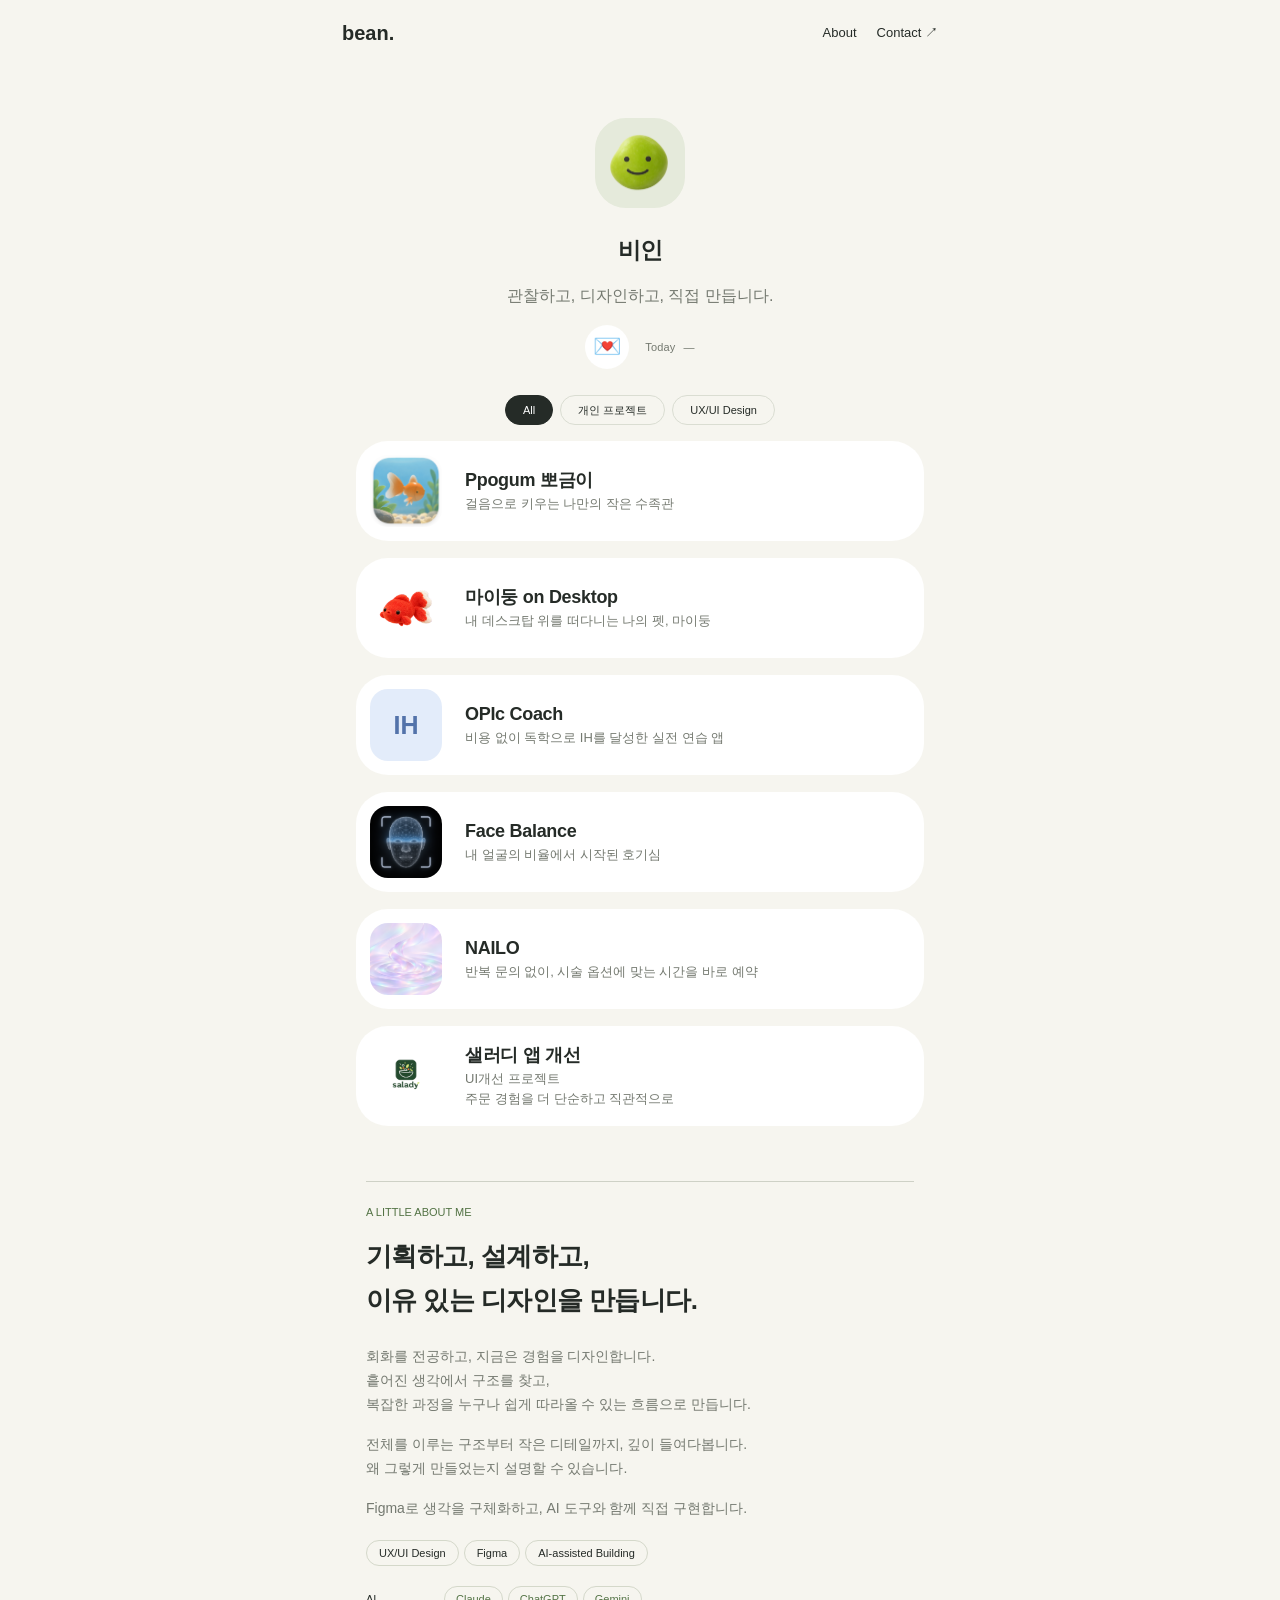
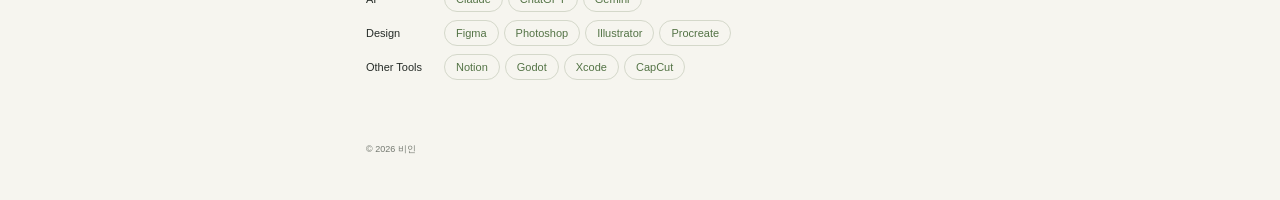
==== index.html @ 0ac3a2d4 "Add files via upload" ====
<!doctype html>
<html lang="ko">
<head>
<meta charset="utf-8">
<meta name="viewport" content="width=device-width,initial-scale=1">
<meta name="description" content="비인의 UX/UI 프로젝트와 직접 만드는 과정의 기록">
<title>bean — 프로젝트 노트</title>
<link rel="stylesheet" href="portfolio.css?v=originals-v3-20261110">
<script src="portfolio.js?v=originals-v3-20261110" defer></script>
<script src="analytics-config.js"></script>
<script src="analytics.js?v=design-originals-v3-20261110" defer></script>
</head>
<body>
<header><a class="brand" href="#" aria-label="홈">bean.</a><nav><a href="#about">About</a><a href="mailto:ppogum44@gmail.com">Contact ↗</a></nav></header>
<main>
<section class="hero" aria-label="프로필">
<img class="avatar" src="assets/original/avatar.png" width="90" height="90" alt="미소 짓는 초록 콩">
<h1>비인</h1><p class="intro">관찰하고, 디자인하고, 직접 만듭니다.</p>
<div class="profile-actions"><a class="inquiry" href="mailto:ppogum44@gmail.com" aria-label="협업 문의 이메일 보기">💌</a><span class="visitor-count">Today <span id="today-count">—</span></span></div>
</section>
<section id="work" aria-label="프로젝트">
<div class="filters" aria-label="프로젝트 필터"><button class="active" data-filter="all" aria-pressed="true">All</button><button data-filter="personal" aria-pressed="false">개인 프로젝트</button><button data-filter="ux" aria-pressed="false">UX/UI Design</button></div>
<div class="grid">
<button class="card" data-type="personal" data-id="0"><img class="art" src="assets/original/ppogum-icon.png" width="64" height="64" alt="뽀금"><span class="card-copy"><span class="card-title">Ppogum 뽀금이</span><span class="card-desc">걸음으로 키우는 나만의 작은 수족관</span></span></button>
<button class="card" data-type="personal" data-id="6"><span class="art pet-icon"><img src="assets/original/mydoong-icon.png" width="64" height="64" alt="마이둥"></span><span class="card-copy"><span class="card-title">마이둥 on Desktop</span><span class="card-desc">내 데스크탑 위를 떠다니는 나의 펫, 마이둥</span></span></button>
<button class="card" data-type="personal" data-id="5"><span class="art opic" aria-hidden="true">IH</span><span class="card-copy"><span class="card-title">OPIc Coach</span><span class="card-desc">비용 없이 독학으로 IH를 달성한 실전 연습 앱</span></span></button>
<button class="card" data-type="personal" data-id="3"><img class="art" src="assets/original/face-icon.png" width="64" height="64" alt="얼굴 메쉬"><span class="card-copy"><span class="card-title">Face Balance</span><span class="card-desc">내 얼굴의 비율에서 시작된 호기심</span></span></button>
<button class="card" data-type="ux" data-id="4"><img class="art" src="assets/original/nailo-icon.png" width="64" height="64" alt="NAILO"><span class="card-copy"><span class="card-title">NAILO</span><span class="card-desc">반복 문의 없이, 시술 옵션에 맞는 시간을 바로 예약</span></span></button>
<button class="card" data-type="ux" data-id="2"><img class="art" src="assets/original/salady-icon.png" width="64" height="64" alt="샐러디"><span class="card-copy"><span class="card-title">샐러디 앱 개선</span><span class="card-desc">UI개선 프로젝트<br>주문 경험을 더 단순하고 직관적으로</span></span></button>
</div>
</section>
<section id="about" class="about">
<div class="eyebrow">A LITTLE ABOUT ME</div>
<h2>기획하고, 설계하고,<br>이유 있는 디자인을 만듭니다.</h2>
<p>회화를 전공하고, 지금은 경험을 디자인합니다.<br>흩어진 생각에서 구조를 찾고,<br>복잡한 과정을 누구나 쉽게 따라올 수 있는 흐름으로 만듭니다.</p>
<p>전체를 이루는 구조부터 작은 디테일까지, 깊이 들여다봅니다.<br>왜 그렇게 만들었는지 설명할 수 있습니다.</p>
<p>Figma로 생각을 구체화하고, AI 도구와 함께 직접 구현합니다.</p>
<div class="tags fields"><span>UX/UI Design</span><span>Figma</span><span>AI-assisted Building</span></div>
<dl class="tool-list">
<div><dt>AI</dt><dd class="tags"><span>Claude</span><span>ChatGPT</span><span>Gemini</span></dd></div>
<div><dt>Design</dt><dd class="tags"><span>Figma</span><span>Photoshop</span><span>Illustrator</span><span>Procreate</span></dd></div>
<div><dt>Other Tools</dt><dd class="tags"><span>Notion</span><span>Godot</span><span>Xcode</span><span>CapCut</span></dd></div>
</dl>
</section>
</main>
<footer>© 2026 비인</footer>
<dialog id="project-dialog" aria-labelledby="project-title"><div class="dialog-top"><button class="close" aria-label="상세 닫기">닫기 ×</button></div><div class="eyebrow">PROJECT NOTE</div><div id="project-gallery"></div><h2 id="project-title"></h2><div id="project-description"></div><details id="project-attachment" hidden><summary><span>마이둥 제작 가이드 · 첨부파일</span><span class="expand-arrow" aria-hidden="true"></span></summary><div class="attachment-body"><span>첨부파일 준비 중</span><span class="attachment-format">MD</span></div></details><p class="project-meta">프로젝트 소개 · 상세 케이스 스터디는 정리 중입니다.</p></dialog>
<dialog id="contact-dialog" aria-labelledby="contact-title"><div class="dialog-top"><button class="close" aria-label="연락처 닫기">닫기 ×</button></div><div class="eyebrow">CONTACT</div><h2 id="contact-title">💌 협업 제안</h2><p>아래 이메일로 연락해 주세요.</p><input id="contact-email" aria-label="이메일 주소" value="ppogum44@gmail.com" readonly><div class="contact-actions"><button id="copy-email">주소 복사</button><a href="mailto:ppogum44@gmail.com?subject=협업%20문의">메일 앱 열기 ↗</a><a href="https://mail.google.com/mail/?view=cm&amp;fs=1&amp;to=ppogum44%40gmail.com&amp;su=협업%20문의" target="_blank" rel="noopener">Gmail로 작성 ↗</a></div><p id="copy-status" role="status" aria-live="polite"></p></dialog>
</body>
</html>
---- portfolio.css ----
:root{--ink:#252b27;--paper:#f6f5ef;--green:#537345;--muted:#747970}*{box-sizing:border-box}html{scroll-behavior:smooth;scroll-padding-top:30px}body{margin:0;background:var(--paper);color:var(--ink);font:16px/1.7 -apple-system,BlinkMacSystemFont,'Segoe UI',sans-serif}a{color:inherit;text-decoration:none}button,input{font:inherit}button{cursor:pointer}button:focus-visible,a:focus-visible,.gallery-track:focus-visible,input:focus-visible{outline:3px solid #8b9d78;outline-offset:4px}[hidden]{display:none!important}header{max-width:640px;margin:auto;padding:23px 22px;display:flex;align-items:center;justify-content:space-between}.brand{font-size:20px;font-weight:700;line-height:24px}nav{display:flex;gap:20px;font-size:13px}main{max-width:600px;padding:0 16px;margin:auto}.hero{padding:32px 0 20px;text-align:center}.avatar{display:block;margin:auto;border-radius:31px;width:90px;height:90px}.hero h1{font-size:23px;line-height:32px;letter-spacing:-.8px;margin:26px 0 18px}.intro{font-size:15px;line-height:24px;color:var(--muted);margin:0}.profile-actions{display:flex;align-items:center;justify-content:center;gap:16px;margin-top:24px}.inquiry{display:grid;place-items:center;background:#fff;width:44px;height:44px;border-radius:50%;font-size:23px}.visitor-count{display:flex;gap:8px;font-size:11px;color:var(--muted);letter-spacing:.2px;font-variant-numeric:tabular-nums}.filters{display:flex;justify-content:center;gap:7px;margin:0 0 16px}.filters button{padding:5px 17px;border:1px solid #daddd2;border-radius:30px;background:transparent;font-size:11px;line-height:18px;color:var(--ink)}.filters .active{background:var(--ink);border-color:var(--ink);color:#fff}.grid{display:grid;gap:14px}.card{display:flex;align-items:center;gap:16px;padding:10px;min-height:84px;border:0;border-radius:29px;background:#fff;color:inherit;text-align:left;transition:transform .2s}.card:hover{transform:translateY(-2px)}.art{display:block;flex:none;width:64px;height:64px;border-radius:18px;object-fit:cover}.opic{display:grid;place-items:center;background:#e3ecfa;color:#5373aa;font-size:25px;font-weight:650}.card-copy{min-width:0;padding-right:6px}.card-title{display:block;font-size:16px;font-weight:600;letter-spacing:-.3px;line-height:24px}.card-desc{display:block;font-size:11px;line-height:20px;color:var(--muted);margin-top:2px;overflow-wrap:anywhere}.about{margin:38px 10px 0;border-top:1px solid #ced1c6;padding-top:20px}.eyebrow{font-size:12px;color:var(--green);line-height:20px;font-weight:400}.about .eyebrow{font-size:9px}.about h2{font-size:21px;line-height:1.7;letter-spacing:-.6px;margin:12px 0 22px}.about p{font-size:12px;line-height:20px;color:var(--muted);margin:0 0 16px;word-break:keep-all}.tags{display:flex;flex-wrap:wrap;gap:5px}.tags span{font-size:9px;line-height:20px;padding:2px 12px;border:1px solid #d4d8ca;border-radius:22px;white-space:nowrap}.fields{margin:20px 0}.tool-list{margin:0}.tool-list>div{display:grid;grid-template-columns:50px minmax(0,1fr);gap:8px;align-items:start;margin:8px 0}.tool-list dt{font-size:9px;line-height:26px}.tool-list dd{margin:0;color:var(--green)}.tool-list .tags span{padding:2px 11px}footer{max-width:600px;margin:auto;padding:54px 26px 42px;color:var(--muted);font-size:9px}dialog{border:0;border-radius:16px;padding:40px;width:calc(100% - 32px);max-width:580px;max-height:90dvh;overflow:auto;background:var(--paper);color:var(--ink);overscroll-behavior:contain}dialog::backdrop{background:#20282080}body:has(dialog[open]){overflow:hidden}.dialog-top{display:flex;justify-content:flex-end;margin-bottom:20px}.close{border:0;border-radius:30px;padding:9px 18px;background:#35462e;color:#fff;font-size:14px;line-height:22px}.gallery-track{display:flex;gap:20px;overflow-x:auto;overflow-y:hidden;scroll-snap-type:x mandatory;overscroll-behavior-x:contain;touch-action:pan-x pan-y;scrollbar-width:thin;scrollbar-color:#ccd3c5 transparent;border-radius:20px;margin-top:20px;cursor:grab;user-select:none}.gallery-track.dragging{cursor:grabbing;scroll-snap-type:none;scroll-behavior:auto}.gallery-track img{display:block;flex:none;height:305px;width:auto;max-width:none;scroll-snap-align:start;-webkit-user-drag:none}.gallery-controls{display:flex;align-items:center;justify-content:space-between;margin-top:12px;color:var(--green);font-size:12px}.gallery-pagination{font-variant-numeric:tabular-nums;font-size:11px}.gallery-next{border:0;background:transparent;color:var(--green);font-size:12px;padding:4px 0 4px 12px;letter-spacing:.3px}dialog h2{font-size:28px;line-height:1.4;letter-spacing:-.5px;margin:24px 0}#project-description p,dialog>p{font-size:16px;line-height:27px;color:var(--muted);margin:0 0 24px;word-break:keep-all}#project-description strong{font-weight:650}.project-meta{font-size:11px!important;color:var(--green)!important;line-height:20px!important;margin:24px 0 0!important}#project-attachment{display:flex;align-items:center;gap:12px;border:1px solid #d4d8ca;border-radius:12px;padding:16px;margin-top:24px;color:var(--muted)}.attachment-icon{font-size:24px}.attachment-title{display:block;font-size:14px;color:var(--ink)}.attachment-note{display:block;font-size:12px}.attachment-format{margin-left:auto;font-size:11px;color:var(--green);border-radius:5px;background:#e5eadb;padding:3px 7px}#contact-dialog h2{margin-top:24px}#contact-email{width:100%;border:1px solid #d4d8ca;border-radius:10px;background:white;padding:13px 12px;color:var(--ink);font-size:18px;margin:0 0 18px;min-width:0}.contact-actions{display:flex;flex-wrap:wrap;gap:10px}.contact-actions button,.contact-actions a{border:0;border-radius:24px;padding:10px 16px;background:#e5eadb;color:var(--green);font-size:13px}#copy-status{font-size:12px;min-height:20px;margin:12px 0 0}@media(min-width:700px){.hero{padding-top:52px;padding-bottom:26px}.hero .intro{font-size:16px}.card{padding:14px;min-height:100px;border-radius:32px;gap:23px}.art{width:72px;height:72px}.card-title{font-size:18px}.card-desc{font-size:13px}.grid{gap:17px}.about{margin-top:55px}.about .eyebrow{font-size:11px}.about h2{font-size:26px}.about p{font-size:14px;line-height:24px}.tags span{font-size:11px}.tool-list dt{font-size:11px}.tool-list>div{grid-template-columns:70px minmax(0,1fr)}}@media(max-width:480px){dialog{padding:28px 24px}dialog h2{font-size:25px}.gallery-track{gap:16px}.gallery-track img{height:305px}.contact-actions{flex-direction:column;align-items:flex-start}#contact-dialog p{font-size:14px}#contact-email{font-size:16px}.filters button{padding-inline:14px}}@media(prefers-reduced-motion:reduce){html{scroll-behavior:auto}.card{transition:none}}
/* Match the supplied profile spacing and retain the desktop capture's ratio. */
header{padding-block:21px}.avatar{background:#e5eadb}.profile-actions{margin-top:17px}.gallery-track.desktop-gallery img{max-width:100%;object-fit:contain;object-position:center top}.gallery-track.desktop-gallery img:first-child{height:208px;width:192px;margin-top:8px}

/* Whole original artwork, with no repeated fills or sliced galleries. */
.avatar{object-fit:contain;background:#e5eadb;padding:4px}
.art{object-fit:contain;background:transparent}
.pet-icon{display:grid;place-items:center;overflow:hidden}
.pet-icon img{width:100%;height:100%;object-fit:contain;transform:scale(2.1)}
.card{min-width:0;width:100%}.card-copy{flex:1;min-width:0}
/* Compact dialog: constrained to the visible phone viewport. */
dialog{width:calc(100% - 24px);max-width:580px;max-height:calc(100vh - 24px);max-height:calc(100dvh - 24px);padding:24px;overflow-x:hidden;overflow-y:auto}
.dialog-top{margin-bottom:12px}.close{font-size:11px;line-height:18px;padding:4px 12px}
dialog>.eyebrow{font-size:10px;line-height:16px}
.gallery-frame{position:relative;margin-top:12px;border-radius:14px;overflow:hidden;background:#f0efe9}
.gallery-track{display:block;margin:0;border-radius:0;scroll-snap-type:none;scrollbar-width:none;line-height:0;gap:0;min-width:0}
.gallery-track::-webkit-scrollbar{display:none}
.gallery-track img{display:block;height:clamp(150px,27dvh,240px);width:auto;max-width:none;object-fit:contain;scroll-snap-align:none}
.gallery-next{position:absolute;bottom:8px;right:8px;border:0;border-radius:20px;background:#f6f5eff0;color:#537345;padding:4px 10px;font-size:10px;line-height:17px;box-shadow:0 1px 4px #252b2712}
dialog h2{font-size:24px;line-height:1.35;margin:16px 0 14px}
#project-description p{font-size:14px;line-height:1.6;margin-bottom:14px}
.project-meta{font-size:9px!important;line-height:16px!important;margin:16px 0 0!important}
#project-attachment{display:block;margin-top:14px;padding:0;border:1px solid #d4d8ca;border-radius:10px}
#project-attachment summary{display:flex;align-items:center;justify-content:space-between;gap:12px;padding:11px 13px;cursor:pointer;list-style:none;font-size:12px;color:#252b27}
#project-attachment summary::-webkit-details-marker{display:none}
.expand-arrow{width:8px;height:8px;border-right:1.5px solid #537345;border-bottom:1.5px solid #537345;transform:rotate(45deg);margin:0 3px 4px;flex:none}
#project-attachment[open] .expand-arrow{transform:rotate(225deg);margin-top:6px}
.attachment-body{display:flex;align-items:center;gap:10px;border-top:1px solid #d4d8ca;padding:11px 13px;font-size:11px;color:#747970}
@media(max-width:480px){dialog{padding:18px 20px}.dialog-top{margin-bottom:8px}.gallery-frame{margin-top:10px}.gallery-track img{height:clamp(125px,25dvh,210px)}dialog h2{font-size:21px;margin:14px 0 12px}#project-description p{font-size:12px;line-height:1.6;margin-bottom:12px}.project-meta{margin-top:12px!important;font-size:8px!important}#project-attachment summary{font-size:11px;padding:10px 12px}}
.art.opic{background:#e3ecfa}
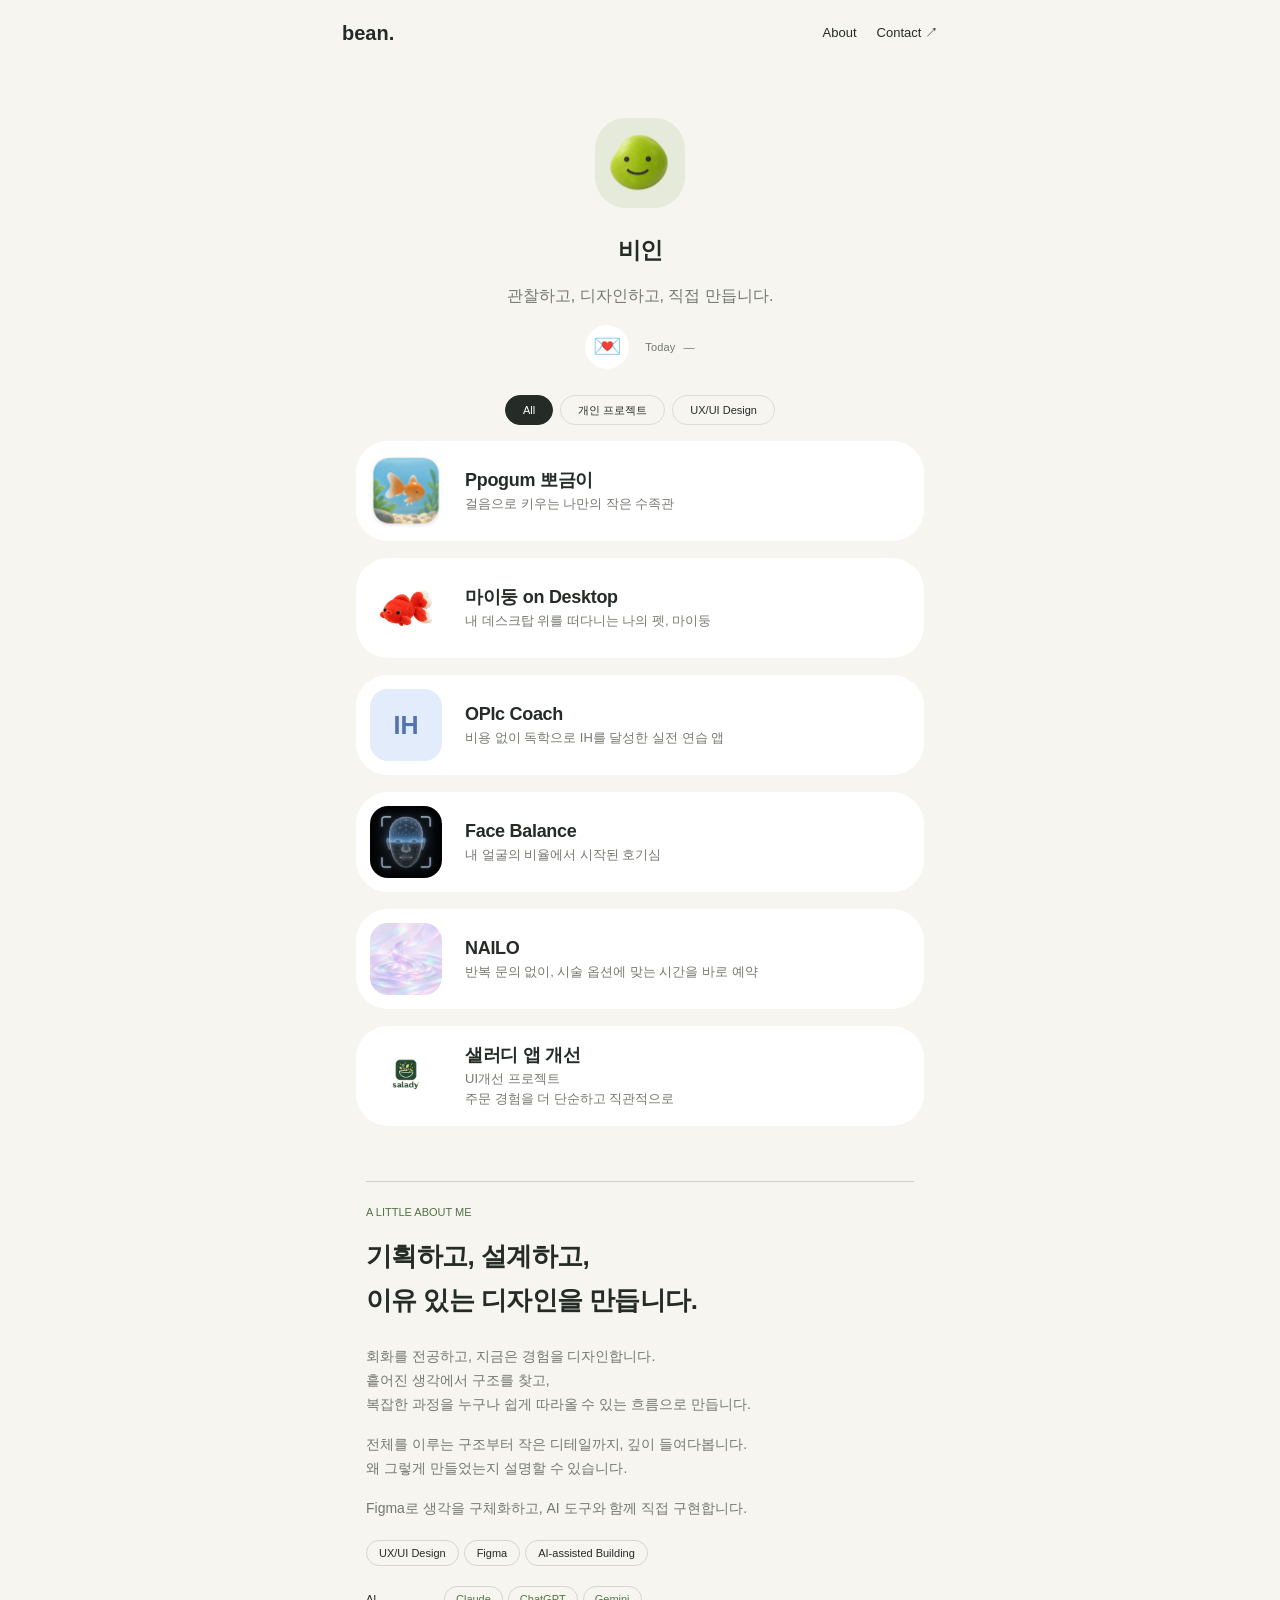
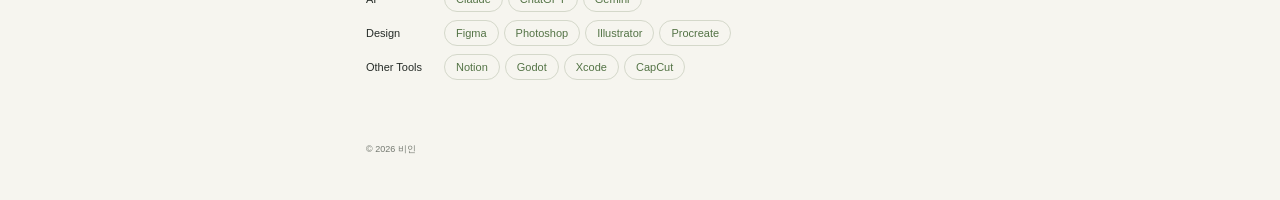
==== commit 49e7f94a: "Add files via upload" ====
--- a/index.html
+++ b/index.html
@@ -5,28 +5,28 @@
 <meta name="viewport" content="width=device-width,initial-scale=1">
 <meta name="description" content="비인의 UX/UI 프로젝트와 직접 만드는 과정의 기록">
 <title>bean — 프로젝트 노트</title>
-<link rel="stylesheet" href="portfolio.css?v=originals-v3-20261110">
-<script src="portfolio.js?v=originals-v3-20261110" defer></script>
+<link rel="stylesheet" href="portfolio.css?v=web-v6-20261110">
+<script src="portfolio.js?v=web-v6-20261110" defer></script>
 <script src="analytics-config.js"></script>
-<script src="analytics.js?v=design-originals-v3-20261110" defer></script>
+<script src="analytics.js?v=design-web-v6-20261110" defer></script>
 </head>
 <body>
 <header><a class="brand" href="#" aria-label="홈">bean.</a><nav><a href="#about">About</a><a href="mailto:ppogum44@gmail.com">Contact ↗</a></nav></header>
 <main>
 <section class="hero" aria-label="프로필">
-<img class="avatar" src="assets/original/avatar.png" width="90" height="90" alt="미소 짓는 초록 콩">
+<img class="avatar" src="assets/web/avatar.webp" width="90" height="90" alt="미소 짓는 초록 콩">
 <h1>비인</h1><p class="intro">관찰하고, 디자인하고, 직접 만듭니다.</p>
 <div class="profile-actions"><a class="inquiry" href="mailto:ppogum44@gmail.com" aria-label="협업 문의 이메일 보기">💌</a><span class="visitor-count">Today <span id="today-count">—</span></span></div>
 </section>
 <section id="work" aria-label="프로젝트">
 <div class="filters" aria-label="프로젝트 필터"><button class="active" data-filter="all" aria-pressed="true">All</button><button data-filter="personal" aria-pressed="false">개인 프로젝트</button><button data-filter="ux" aria-pressed="false">UX/UI Design</button></div>
 <div class="grid">
-<button class="card" data-type="personal" data-id="0"><img class="art" src="assets/original/ppogum-icon.png" width="64" height="64" alt="뽀금"><span class="card-copy"><span class="card-title">Ppogum 뽀금이</span><span class="card-desc">걸음으로 키우는 나만의 작은 수족관</span></span></button>
-<button class="card" data-type="personal" data-id="6"><span class="art pet-icon"><img src="assets/original/mydoong-icon.png" width="64" height="64" alt="마이둥"></span><span class="card-copy"><span class="card-title">마이둥 on Desktop</span><span class="card-desc">내 데스크탑 위를 떠다니는 나의 펫, 마이둥</span></span></button>
+<button class="card" data-type="personal" data-id="0"><img class="art" src="assets/web/ppogum-icon.webp" width="64" height="64" alt="뽀금"><span class="card-copy"><span class="card-title">Ppogum 뽀금이</span><span class="card-desc">걸음으로 키우는 나만의 작은 수족관</span></span></button>
+<button class="card" data-type="personal" data-id="6"><span class="art pet-icon"><img src="assets/web/mydoong-icon.webp" width="64" height="64" alt="마이둥"></span><span class="card-copy"><span class="card-title">마이둥 on Desktop</span><span class="card-desc">내 데스크탑 위를 떠다니는 나의 펫, 마이둥</span></span></button>
 <button class="card" data-type="personal" data-id="5"><span class="art opic" aria-hidden="true">IH</span><span class="card-copy"><span class="card-title">OPIc Coach</span><span class="card-desc">비용 없이 독학으로 IH를 달성한 실전 연습 앱</span></span></button>
-<button class="card" data-type="personal" data-id="3"><img class="art" src="assets/original/face-icon.png" width="64" height="64" alt="얼굴 메쉬"><span class="card-copy"><span class="card-title">Face Balance</span><span class="card-desc">내 얼굴의 비율에서 시작된 호기심</span></span></button>
-<button class="card" data-type="ux" data-id="4"><img class="art" src="assets/original/nailo-icon.png" width="64" height="64" alt="NAILO"><span class="card-copy"><span class="card-title">NAILO</span><span class="card-desc">반복 문의 없이, 시술 옵션에 맞는 시간을 바로 예약</span></span></button>
-<button class="card" data-type="ux" data-id="2"><img class="art" src="assets/original/salady-icon.png" width="64" height="64" alt="샐러디"><span class="card-copy"><span class="card-title">샐러디 앱 개선</span><span class="card-desc">UI개선 프로젝트<br>주문 경험을 더 단순하고 직관적으로</span></span></button>
+<button class="card" data-type="personal" data-id="3"><img class="art" src="assets/web/face-icon.webp" width="64" height="64" alt="얼굴 메쉬"><span class="card-copy"><span class="card-title">Face Balance</span><span class="card-desc">내 얼굴의 비율에서 시작된 호기심</span></span></button>
+<button class="card" data-type="ux" data-id="4"><img class="art" src="assets/web/nailo-icon.webp" width="64" height="64" alt="NAILO"><span class="card-copy"><span class="card-title">NAILO</span><span class="card-desc">반복 문의 없이, 시술 옵션에 맞는 시간을 바로 예약</span></span></button>
+<button class="card" data-type="ux" data-id="2"><img class="art" src="assets/web/salady-icon.webp" width="64" height="64" alt="샐러디"><span class="card-copy"><span class="card-title">샐러디 앱 개선</span><span class="card-desc">UI개선 프로젝트<br>주문 경험을 더 단순하고 직관적으로</span></span></button>
 </div>
 </section>
 <section id="about" class="about">
@@ -44,7 +44,7 @@
 </section>
 </main>
 <footer>© 2026 비인</footer>
-<dialog id="project-dialog" aria-labelledby="project-title"><div class="dialog-top"><button class="close" aria-label="상세 닫기">닫기 ×</button></div><div class="eyebrow">PROJECT NOTE</div><div id="project-gallery"></div><h2 id="project-title"></h2><div id="project-description"></div><details id="project-attachment" hidden><summary><span>마이둥 제작 가이드 · 첨부파일</span><span class="expand-arrow" aria-hidden="true"></span></summary><div class="attachment-body"><span>첨부파일 준비 중</span><span class="attachment-format">MD</span></div></details><p class="project-meta">프로젝트 소개 · 상세 케이스 스터디는 정리 중입니다.</p></dialog>
+<dialog id="project-dialog" aria-labelledby="project-title"><div class="dialog-top"><button class="close" aria-label="상세 닫기">닫기 ×</button></div><div class="eyebrow">PROJECT NOTE</div><div id="project-gallery"></div><h2 id="project-title"></h2><div id="project-description"></div><details id="project-attachment" hidden><summary><span>마이둥 제작 가이드 · 첨부파일</span><span class="expand-arrow" aria-hidden="true"></span></summary><div class="attachment-body"><span>첨부파일 준비 중</span><span class="attachment-format">PDF</span></div></details><p class="project-meta">프로젝트 소개 · 상세 케이스 스터디는 정리 중입니다.</p></dialog>
 <dialog id="contact-dialog" aria-labelledby="contact-title"><div class="dialog-top"><button class="close" aria-label="연락처 닫기">닫기 ×</button></div><div class="eyebrow">CONTACT</div><h2 id="contact-title">💌 협업 제안</h2><p>아래 이메일로 연락해 주세요.</p><input id="contact-email" aria-label="이메일 주소" value="ppogum44@gmail.com" readonly><div class="contact-actions"><button id="copy-email">주소 복사</button><a href="mailto:ppogum44@gmail.com?subject=협업%20문의">메일 앱 열기 ↗</a><a href="https://mail.google.com/mail/?view=cm&amp;fs=1&amp;to=ppogum44%40gmail.com&amp;su=협업%20문의" target="_blank" rel="noopener">Gmail로 작성 ↗</a></div><p id="copy-status" role="status" aria-live="polite"></p></dialog>
 </body>
 </html>
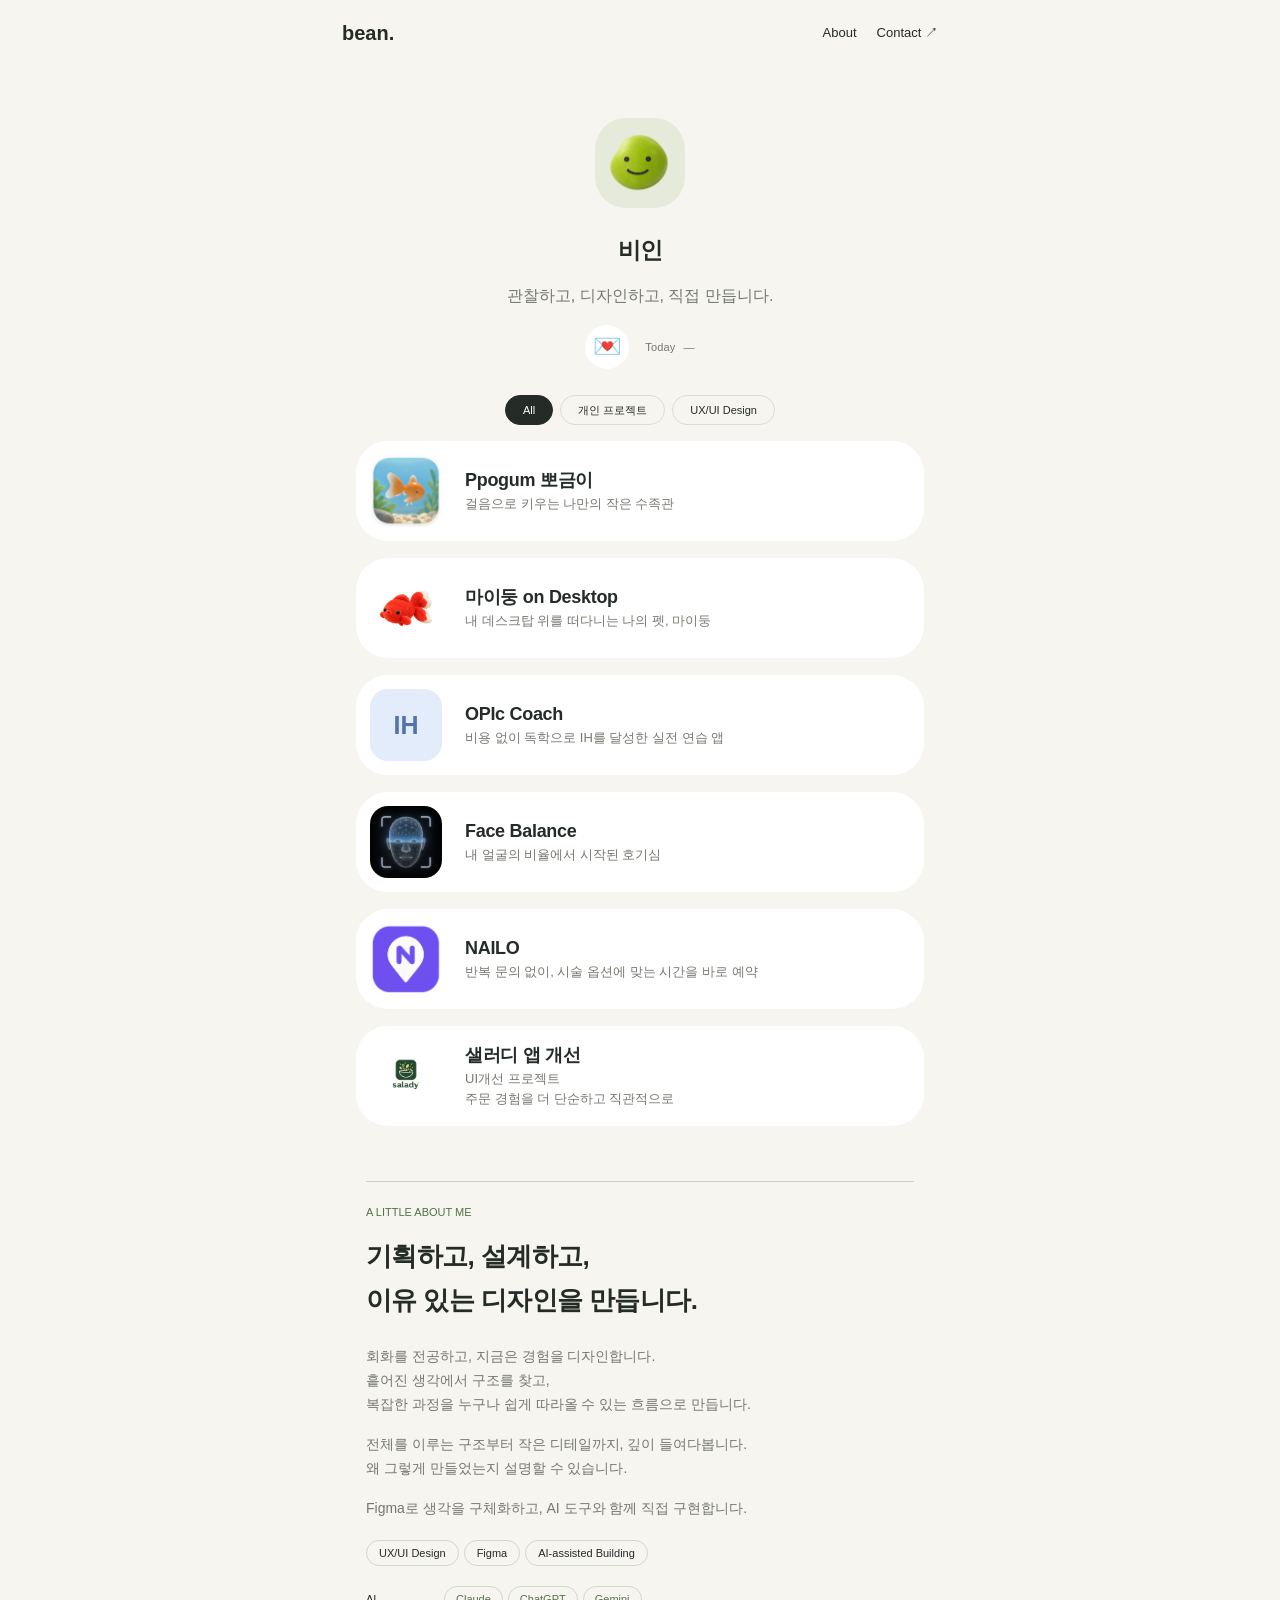
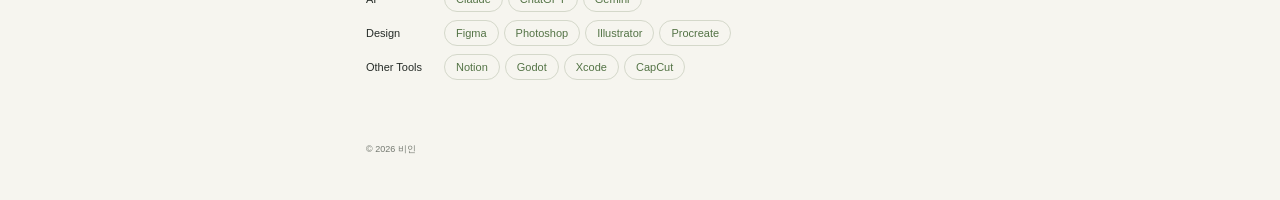
==== commit 3f706669: "Add files via upload" ====
--- a/index.html
+++ b/index.html
@@ -5,13 +5,13 @@
 <meta name="viewport" content="width=device-width,initial-scale=1">
 <meta name="description" content="비인의 UX/UI 프로젝트와 직접 만드는 과정의 기록">
 <title>bean — 프로젝트 노트</title>
-<link rel="stylesheet" href="portfolio.css?v=web-v6-20261110">
-<script src="portfolio.js?v=web-v6-20261110" defer></script>
+<link rel="stylesheet" href="portfolio.css?v=nailo-v7-20261110">
+<script src="portfolio.js?v=nailo-v7-20261110" defer></script>
 <script src="analytics-config.js"></script>
-<script src="analytics.js?v=design-web-v6-20261110" defer></script>
+<script src="analytics.js?v=design-nailo-v7-20261110" defer></script>
 </head>
 <body>
-<header><a class="brand" href="#" aria-label="홈">bean.</a><nav><a href="#about">About</a><a href="mailto:ppogum44@gmail.com">Contact ↗</a></nav></header>
+<header><a class="brand" href="#" aria-label="홈">bean.</a><nav><a href="about.html">About</a><a href="mailto:ppogum44@gmail.com">Contact ↗</a></nav></header>
 <main>
 <section class="hero" aria-label="프로필">
 <img class="avatar" src="assets/web/avatar.webp" width="90" height="90" alt="미소 짓는 초록 콩">
@@ -25,7 +25,7 @@
 <button class="card" data-type="personal" data-id="6"><span class="art pet-icon"><img src="assets/web/mydoong-icon.webp" width="64" height="64" alt="마이둥"></span><span class="card-copy"><span class="card-title">마이둥 on Desktop</span><span class="card-desc">내 데스크탑 위를 떠다니는 나의 펫, 마이둥</span></span></button>
 <button class="card" data-type="personal" data-id="5"><span class="art opic" aria-hidden="true">IH</span><span class="card-copy"><span class="card-title">OPIc Coach</span><span class="card-desc">비용 없이 독학으로 IH를 달성한 실전 연습 앱</span></span></button>
 <button class="card" data-type="personal" data-id="3"><img class="art" src="assets/web/face-icon.webp" width="64" height="64" alt="얼굴 메쉬"><span class="card-copy"><span class="card-title">Face Balance</span><span class="card-desc">내 얼굴의 비율에서 시작된 호기심</span></span></button>
-<button class="card" data-type="ux" data-id="4"><img class="art" src="assets/web/nailo-icon.webp" width="64" height="64" alt="NAILO"><span class="card-copy"><span class="card-title">NAILO</span><span class="card-desc">반복 문의 없이, 시술 옵션에 맞는 시간을 바로 예약</span></span></button>
+<button class="card" data-type="ux" data-id="4"><img class="art" src="assets/web/nailo-icon.webp?v=nailo-v7" width="64" height="64" alt="NAILO"><span class="card-copy"><span class="card-title">NAILO</span><span class="card-desc">반복 문의 없이, 시술 옵션에 맞는 시간을 바로 예약</span></span></button>
 <button class="card" data-type="ux" data-id="2"><img class="art" src="assets/web/salady-icon.webp" width="64" height="64" alt="샐러디"><span class="card-copy"><span class="card-title">샐러디 앱 개선</span><span class="card-desc">UI개선 프로젝트<br>주문 경험을 더 단순하고 직관적으로</span></span></button>
 </div>
 </section>
@@ -48,3 +48,5 @@
 <dialog id="contact-dialog" aria-labelledby="contact-title"><div class="dialog-top"><button class="close" aria-label="연락처 닫기">닫기 ×</button></div><div class="eyebrow">CONTACT</div><h2 id="contact-title">💌 협업 제안</h2><p>아래 이메일로 연락해 주세요.</p><input id="contact-email" aria-label="이메일 주소" value="ppogum44@gmail.com" readonly><div class="contact-actions"><button id="copy-email">주소 복사</button><a href="mailto:ppogum44@gmail.com?subject=협업%20문의">메일 앱 열기 ↗</a><a href="https://mail.google.com/mail/?view=cm&amp;fs=1&amp;to=ppogum44%40gmail.com&amp;su=협업%20문의" target="_blank" rel="noopener">Gmail로 작성 ↗</a></div><p id="copy-status" role="status" aria-live="polite"></p></dialog>
 </body>
 </html>
+
+
--- a/portfolio.css
+++ b/portfolio.css
@@ -28,3 +28,4 @@
 .attachment-body{display:flex;align-items:center;gap:10px;border-top:1px solid #d4d8ca;padding:11px 13px;font-size:11px;color:#747970}
 @media(max-width:480px){dialog{padding:18px 20px}.dialog-top{margin-bottom:8px}.gallery-frame{margin-top:10px}.gallery-track img{height:clamp(125px,25dvh,210px)}dialog h2{font-size:21px;margin:14px 0 12px}#project-description p{font-size:12px;line-height:1.6;margin-bottom:12px}.project-meta{margin-top:12px!important;font-size:8px!important}#project-attachment summary{font-size:11px;padding:10px 12px}}
 .art.opic{background:#e3ecfa}
+
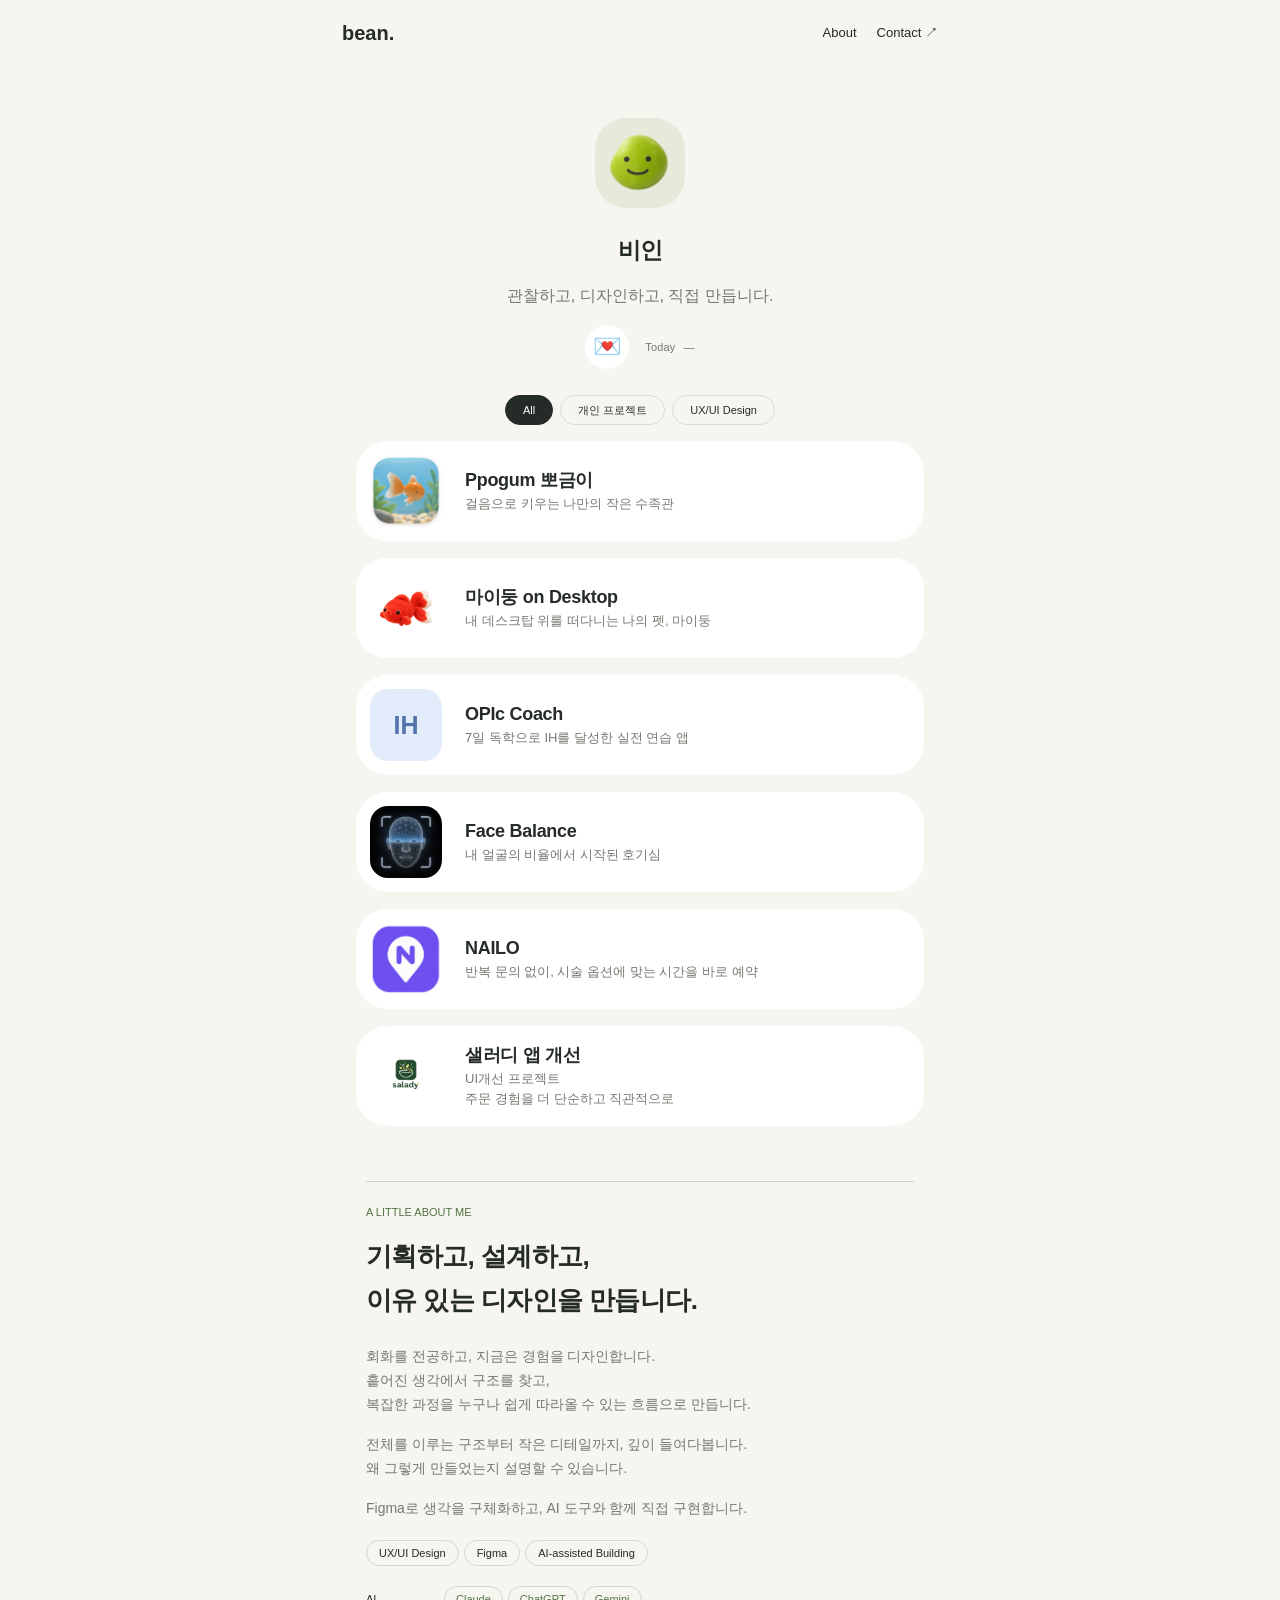
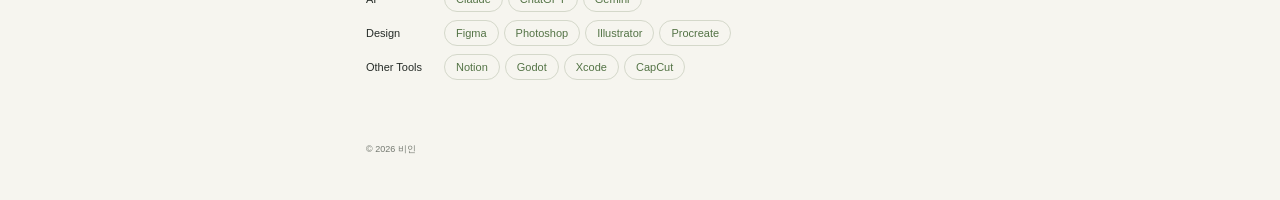
==== commit d6dd90a6: "Add files via upload" ====
--- a/index.html
+++ b/index.html
@@ -5,10 +5,10 @@
 <meta name="viewport" content="width=device-width,initial-scale=1">
 <meta name="description" content="비인의 UX/UI 프로젝트와 직접 만드는 과정의 기록">
 <title>bean — 프로젝트 노트</title>
-<link rel="stylesheet" href="portfolio.css?v=nailo-v7-20261110">
-<script src="portfolio.js?v=nailo-v7-20261110" defer></script>
+<link rel="stylesheet" href="portfolio.css?v=guide-v8-20261110">
+<script src="portfolio.js?v=guide-v8-20261110" defer></script>
 <script src="analytics-config.js"></script>
-<script src="analytics.js?v=design-nailo-v7-20261110" defer></script>
+<script src="analytics.js?v=guide-v8-20261110" defer></script>
 </head>
 <body>
 <header><a class="brand" href="#" aria-label="홈">bean.</a><nav><a href="about.html">About</a><a href="mailto:ppogum44@gmail.com">Contact ↗</a></nav></header>
@@ -23,7 +23,7 @@
 <div class="grid">
 <button class="card" data-type="personal" data-id="0"><img class="art" src="assets/web/ppogum-icon.webp" width="64" height="64" alt="뽀금"><span class="card-copy"><span class="card-title">Ppogum 뽀금이</span><span class="card-desc">걸음으로 키우는 나만의 작은 수족관</span></span></button>
 <button class="card" data-type="personal" data-id="6"><span class="art pet-icon"><img src="assets/web/mydoong-icon.webp" width="64" height="64" alt="마이둥"></span><span class="card-copy"><span class="card-title">마이둥 on Desktop</span><span class="card-desc">내 데스크탑 위를 떠다니는 나의 펫, 마이둥</span></span></button>
-<button class="card" data-type="personal" data-id="5"><span class="art opic" aria-hidden="true">IH</span><span class="card-copy"><span class="card-title">OPIc Coach</span><span class="card-desc">비용 없이 독학으로 IH를 달성한 실전 연습 앱</span></span></button>
+<button class="card" data-type="personal" data-id="5"><span class="art opic" aria-hidden="true">IH</span><span class="card-copy"><span class="card-title">OPIc Coach</span><span class="card-desc">7일 독학으로 IH를 달성한 실전 연습 앱</span></span></button>
 <button class="card" data-type="personal" data-id="3"><img class="art" src="assets/web/face-icon.webp" width="64" height="64" alt="얼굴 메쉬"><span class="card-copy"><span class="card-title">Face Balance</span><span class="card-desc">내 얼굴의 비율에서 시작된 호기심</span></span></button>
 <button class="card" data-type="ux" data-id="4"><img class="art" src="assets/web/nailo-icon.webp?v=nailo-v7" width="64" height="64" alt="NAILO"><span class="card-copy"><span class="card-title">NAILO</span><span class="card-desc">반복 문의 없이, 시술 옵션에 맞는 시간을 바로 예약</span></span></button>
 <button class="card" data-type="ux" data-id="2"><img class="art" src="assets/web/salady-icon.webp" width="64" height="64" alt="샐러디"><span class="card-copy"><span class="card-title">샐러디 앱 개선</span><span class="card-desc">UI개선 프로젝트<br>주문 경험을 더 단순하고 직관적으로</span></span></button>
@@ -44,9 +44,10 @@
 </section>
 </main>
 <footer>© 2026 비인</footer>
-<dialog id="project-dialog" aria-labelledby="project-title"><div class="dialog-top"><button class="close" aria-label="상세 닫기">닫기 ×</button></div><div class="eyebrow">PROJECT NOTE</div><div id="project-gallery"></div><h2 id="project-title"></h2><div id="project-description"></div><details id="project-attachment" hidden><summary><span>마이둥 제작 가이드 · 첨부파일</span><span class="expand-arrow" aria-hidden="true"></span></summary><div class="attachment-body"><span>첨부파일 준비 중</span><span class="attachment-format">PDF</span></div></details><p class="project-meta">프로젝트 소개 · 상세 케이스 스터디는 정리 중입니다.</p></dialog>
+<dialog id="project-dialog" aria-labelledby="project-title"><div class="dialog-top"><button class="close" aria-label="상세 닫기">닫기 ×</button></div><div class="eyebrow">PROJECT NOTE</div><div id="project-gallery"></div><h2 id="project-title"></h2><div id="project-description"></div><details id="project-attachment" hidden><summary><span>마이둥 제작 가이드 · 첨부파일</span><span class="expand-arrow" aria-hidden="true"></span></summary><div class="attachment-body"><a class="download-guide" href="downloads/mydoong-on-desktop-guide.pdf" download="MYDOONG_on_Desktop_guide.pdf" data-download="mydoong-guide">제작 가이드 PDF 다운로드 <span aria-hidden="true">↓</span></a><span class="download-tally">누적 다운로드 클릭 <span id="mydoong-download-count" aria-live="polite">—</span>회</span></div></details><p class="project-meta">프로젝트 소개 · 상세 케이스 스터디는 정리 중입니다.</p></dialog>
 <dialog id="contact-dialog" aria-labelledby="contact-title"><div class="dialog-top"><button class="close" aria-label="연락처 닫기">닫기 ×</button></div><div class="eyebrow">CONTACT</div><h2 id="contact-title">💌 협업 제안</h2><p>아래 이메일로 연락해 주세요.</p><input id="contact-email" aria-label="이메일 주소" value="ppogum44@gmail.com" readonly><div class="contact-actions"><button id="copy-email">주소 복사</button><a href="mailto:ppogum44@gmail.com?subject=협업%20문의">메일 앱 열기 ↗</a><a href="https://mail.google.com/mail/?view=cm&amp;fs=1&amp;to=ppogum44%40gmail.com&amp;su=협업%20문의" target="_blank" rel="noopener">Gmail로 작성 ↗</a></div><p id="copy-status" role="status" aria-live="polite"></p></dialog>
 </body>
 </html>
 
 
+
--- a/portfolio.css
+++ b/portfolio.css
@@ -29,3 +29,6 @@
 @media(max-width:480px){dialog{padding:18px 20px}.dialog-top{margin-bottom:8px}.gallery-frame{margin-top:10px}.gallery-track img{height:clamp(125px,25dvh,210px)}dialog h2{font-size:21px;margin:14px 0 12px}#project-description p{font-size:12px;line-height:1.6;margin-bottom:12px}.project-meta{margin-top:12px!important;font-size:8px!important}#project-attachment summary{font-size:11px;padding:10px 12px}}
 .art.opic{background:#e3ecfa}
 
+
+
+.attachment-body{flex-direction:column;align-items:stretch;gap:8px}.download-guide{display:flex;justify-content:space-between;align-items:center;gap:16px;padding:10px 14px;border-radius:8px;background:#35462e;color:#fff;font-size:12px;line-height:20px}.download-tally{color:#747970;font-size:10px;font-variant-numeric:tabular-nums}.download-guide:focus-visible{outline:3px solid #8b9d78;outline-offset:3px}
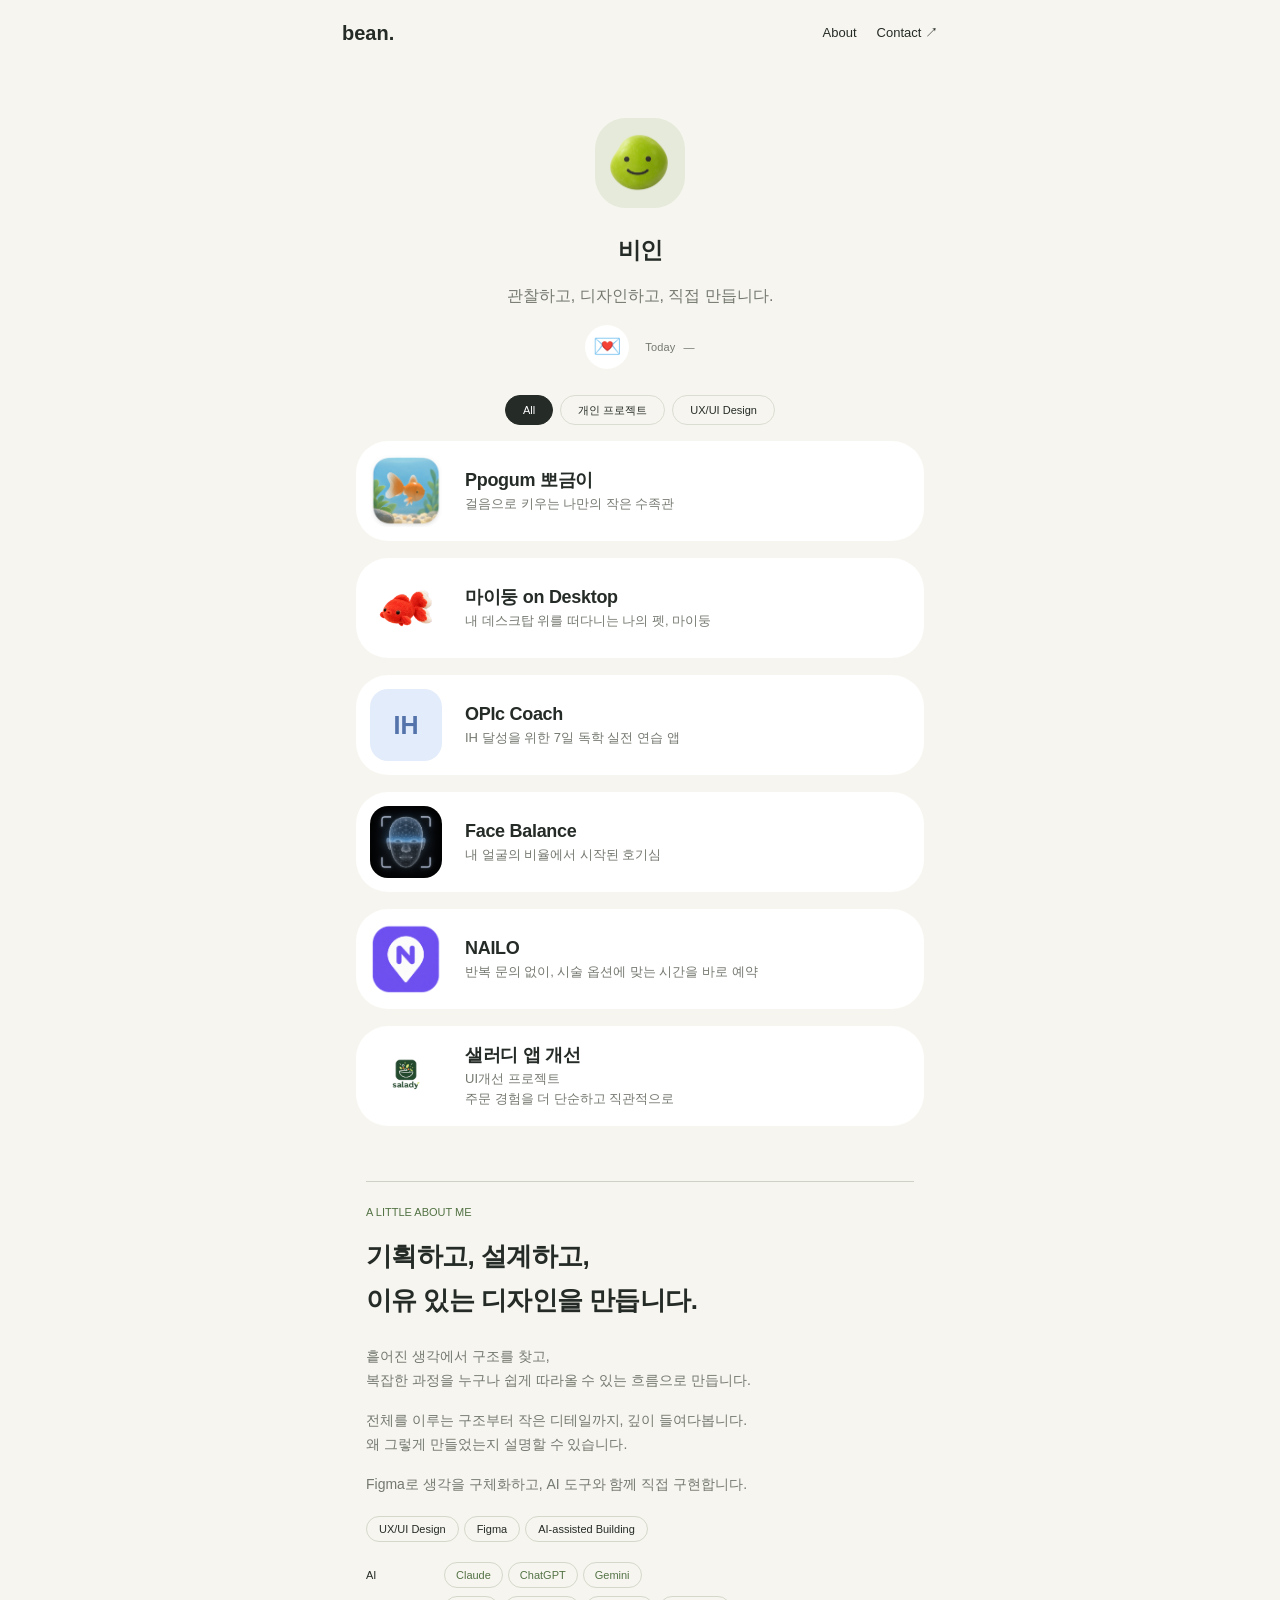
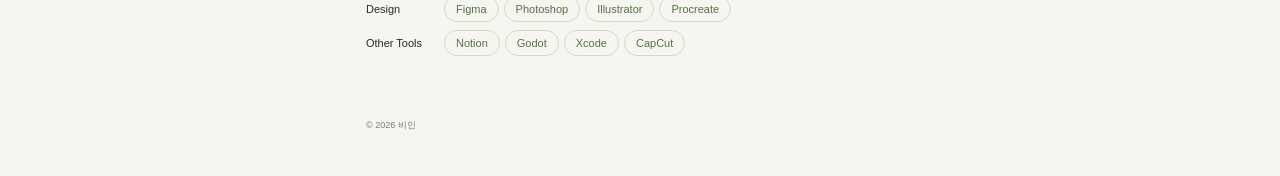
==== commit 937e25f9: "Update education and project introductions" ====
--- a/index.html
+++ b/index.html
@@ -6,7 +6,7 @@
 <meta name="description" content="비인의 UX/UI 프로젝트와 직접 만드는 과정의 기록">
 <title>bean — 프로젝트 노트</title>
 <link rel="stylesheet" href="portfolio.css?v=guide-v8-20261110">
-<script src="portfolio.js?v=guide-v8-20261110" defer></script>
+<script src="portfolio.js?v=face-hidden-20261112" defer></script>
 <script src="analytics-config.js"></script>
 <script src="analytics.js?v=guide-v8-20261110" defer></script>
 </head>
@@ -23,7 +23,7 @@
 <div class="grid">
 <button class="card" data-type="personal" data-id="0"><img class="art" src="assets/web/ppogum-icon.webp" width="64" height="64" alt="뽀금"><span class="card-copy"><span class="card-title">Ppogum 뽀금이</span><span class="card-desc">걸음으로 키우는 나만의 작은 수족관</span></span></button>
 <button class="card" data-type="personal" data-id="6"><span class="art pet-icon"><img src="assets/web/mydoong-icon.webp" width="64" height="64" alt="마이둥"></span><span class="card-copy"><span class="card-title">마이둥 on Desktop</span><span class="card-desc">내 데스크탑 위를 떠다니는 나의 펫, 마이둥</span></span></button>
-<button class="card" data-type="personal" data-id="5"><span class="art opic" aria-hidden="true">IH</span><span class="card-copy"><span class="card-title">OPIc Coach</span><span class="card-desc">7일 독학으로 IH를 달성한 실전 연습 앱</span></span></button>
+<button class="card" data-type="personal" data-id="5"><span class="art opic" aria-hidden="true">IH</span><span class="card-copy"><span class="card-title">OPIc Coach</span><span class="card-desc">IH 달성을 위한 7일 독학 실전 연습 앱</span></span></button>
 <button class="card" data-type="personal" data-id="3"><img class="art" src="assets/web/face-icon.webp" width="64" height="64" alt="얼굴 메쉬"><span class="card-copy"><span class="card-title">Face Balance</span><span class="card-desc">내 얼굴의 비율에서 시작된 호기심</span></span></button>
 <button class="card" data-type="ux" data-id="4"><img class="art" src="assets/web/nailo-icon.webp?v=nailo-v7" width="64" height="64" alt="NAILO"><span class="card-copy"><span class="card-title">NAILO</span><span class="card-desc">반복 문의 없이, 시술 옵션에 맞는 시간을 바로 예약</span></span></button>
 <button class="card" data-type="ux" data-id="2"><img class="art" src="assets/web/salady-icon.webp" width="64" height="64" alt="샐러디"><span class="card-copy"><span class="card-title">샐러디 앱 개선</span><span class="card-desc">UI개선 프로젝트<br>주문 경험을 더 단순하고 직관적으로</span></span></button>
@@ -32,7 +32,7 @@
 <section id="about" class="about">
 <div class="eyebrow">A LITTLE ABOUT ME</div>
 <h2>기획하고, 설계하고,<br>이유 있는 디자인을 만듭니다.</h2>
-<p>회화를 전공하고, 지금은 경험을 디자인합니다.<br>흩어진 생각에서 구조를 찾고,<br>복잡한 과정을 누구나 쉽게 따라올 수 있는 흐름으로 만듭니다.</p>
+<p>흩어진 생각에서 구조를 찾고,<br>복잡한 과정을 누구나 쉽게 따라올 수 있는 흐름으로 만듭니다.</p>
 <p>전체를 이루는 구조부터 작은 디테일까지, 깊이 들여다봅니다.<br>왜 그렇게 만들었는지 설명할 수 있습니다.</p>
 <p>Figma로 생각을 구체화하고, AI 도구와 함께 직접 구현합니다.</p>
 <div class="tags fields"><span>UX/UI Design</span><span>Figma</span><span>AI-assisted Building</span></div>
@@ -44,7 +44,7 @@
 </section>
 </main>
 <footer>© 2026 비인</footer>
-<dialog id="project-dialog" aria-labelledby="project-title"><div class="dialog-top"><button class="close" aria-label="상세 닫기">닫기 ×</button></div><div class="eyebrow">PROJECT NOTE</div><div id="project-gallery"></div><h2 id="project-title"></h2><div id="project-description"></div><details id="project-attachment" hidden><summary><span>마이둥 제작 가이드 · 첨부파일</span><span class="expand-arrow" aria-hidden="true"></span></summary><div class="attachment-body"><a class="download-guide" href="downloads/mydoong-on-desktop-guide.pdf" download="MYDOONG_on_Desktop_guide.pdf" data-download="mydoong-guide">제작 가이드 PDF 다운로드 <span aria-hidden="true">↓</span></a><span class="download-tally">누적 다운로드 클릭 <span id="mydoong-download-count" aria-live="polite">—</span>회</span></div></details><p class="project-meta">프로젝트 소개 · 상세 케이스 스터디는 정리 중입니다.</p></dialog>
+<dialog id="project-dialog" aria-labelledby="project-title"><div class="dialog-top"><button class="close" aria-label="상세 닫기">닫기 ×</button></div><div class="eyebrow">PROJECT NOTE</div><div id="project-gallery"></div><h2 id="project-title"></h2><div id="project-description"></div><details id="project-attachment" hidden><summary><span>마이둥 제작 가이드 · 첨부파일</span><span class="expand-arrow" aria-hidden="true"></span></summary><div class="attachment-body">곧 업로드 예정</div></details><p class="project-meta">프로젝트 소개 · 상세 케이스 스터디는 정리 중입니다.</p></dialog>
 <dialog id="contact-dialog" aria-labelledby="contact-title"><div class="dialog-top"><button class="close" aria-label="연락처 닫기">닫기 ×</button></div><div class="eyebrow">CONTACT</div><h2 id="contact-title">💌 협업 제안</h2><p>아래 이메일로 연락해 주세요.</p><input id="contact-email" aria-label="이메일 주소" value="ppogum44@gmail.com" readonly><div class="contact-actions"><button id="copy-email">주소 복사</button><a href="mailto:ppogum44@gmail.com?subject=협업%20문의">메일 앱 열기 ↗</a><a href="https://mail.google.com/mail/?view=cm&amp;fs=1&amp;to=ppogum44%40gmail.com&amp;su=협업%20문의" target="_blank" rel="noopener">Gmail로 작성 ↗</a></div><p id="copy-status" role="status" aria-live="polite"></p></dialog>
 </body>
 </html>
